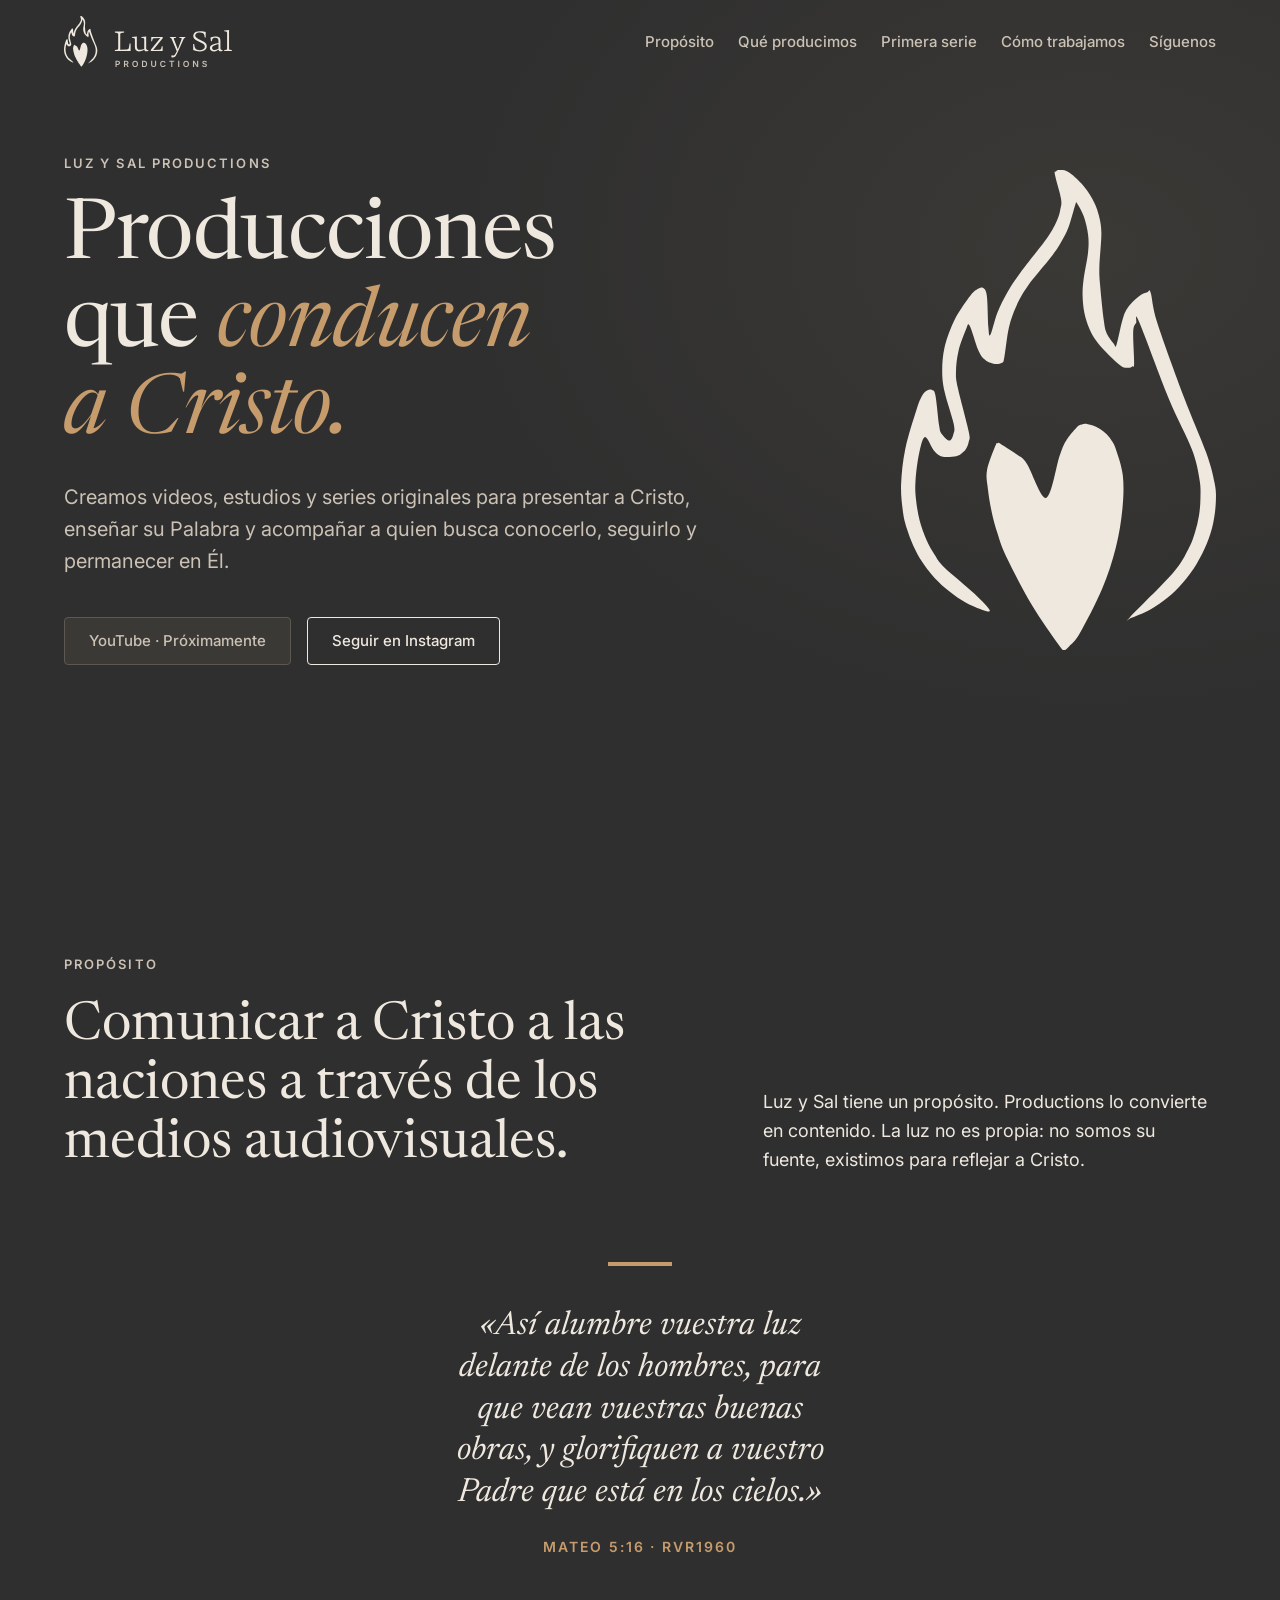
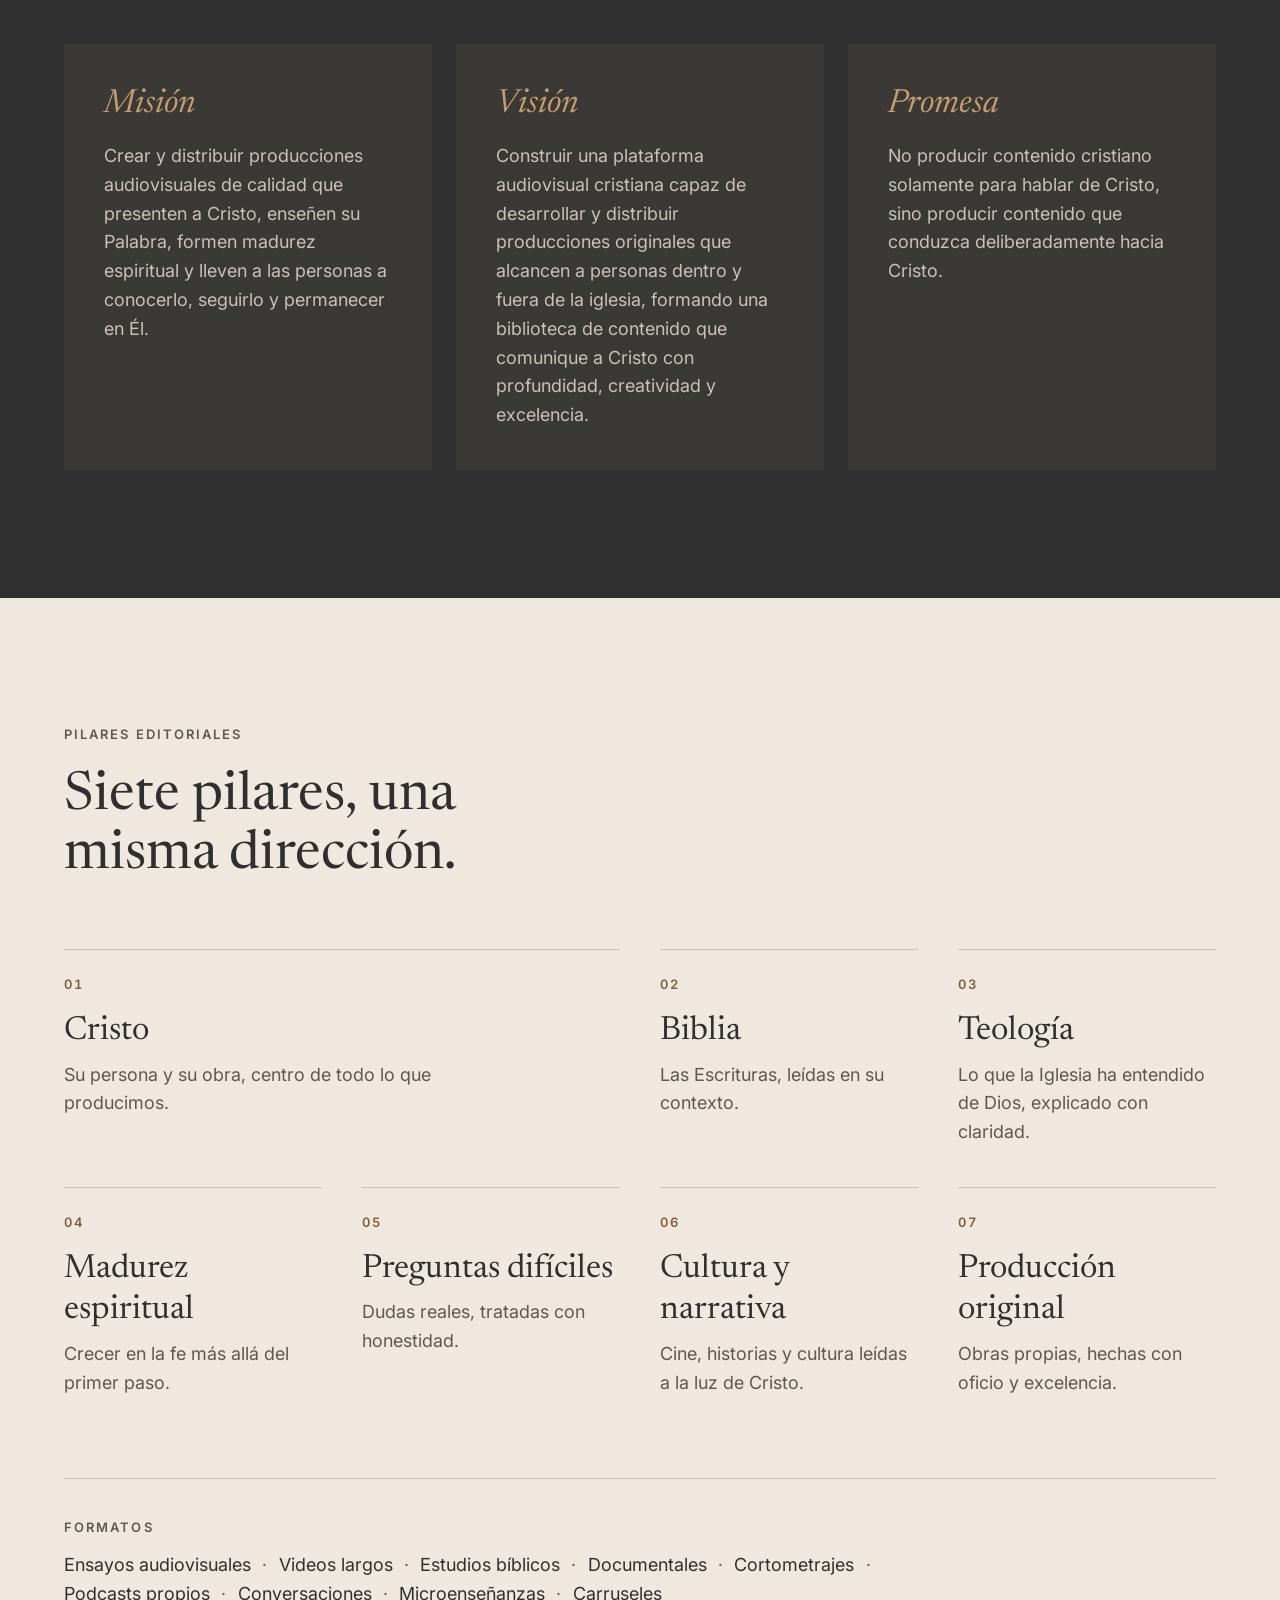
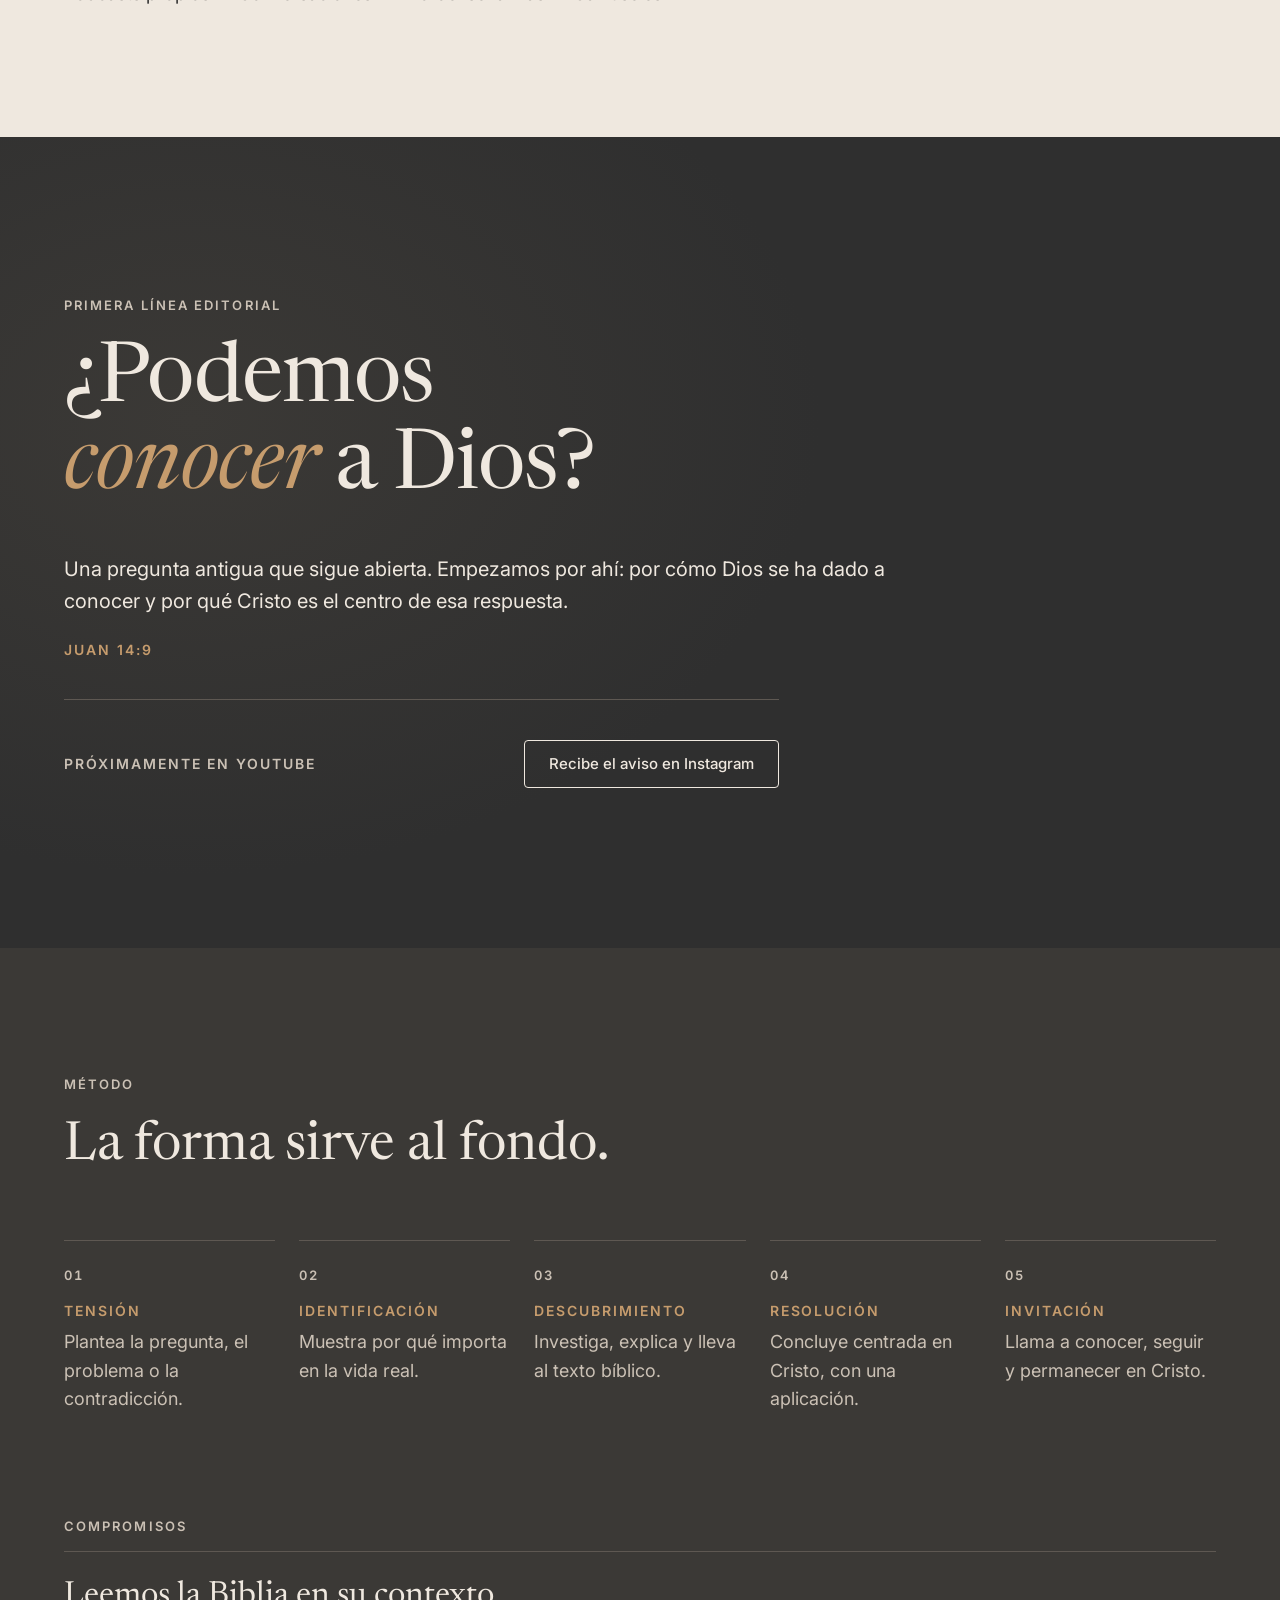
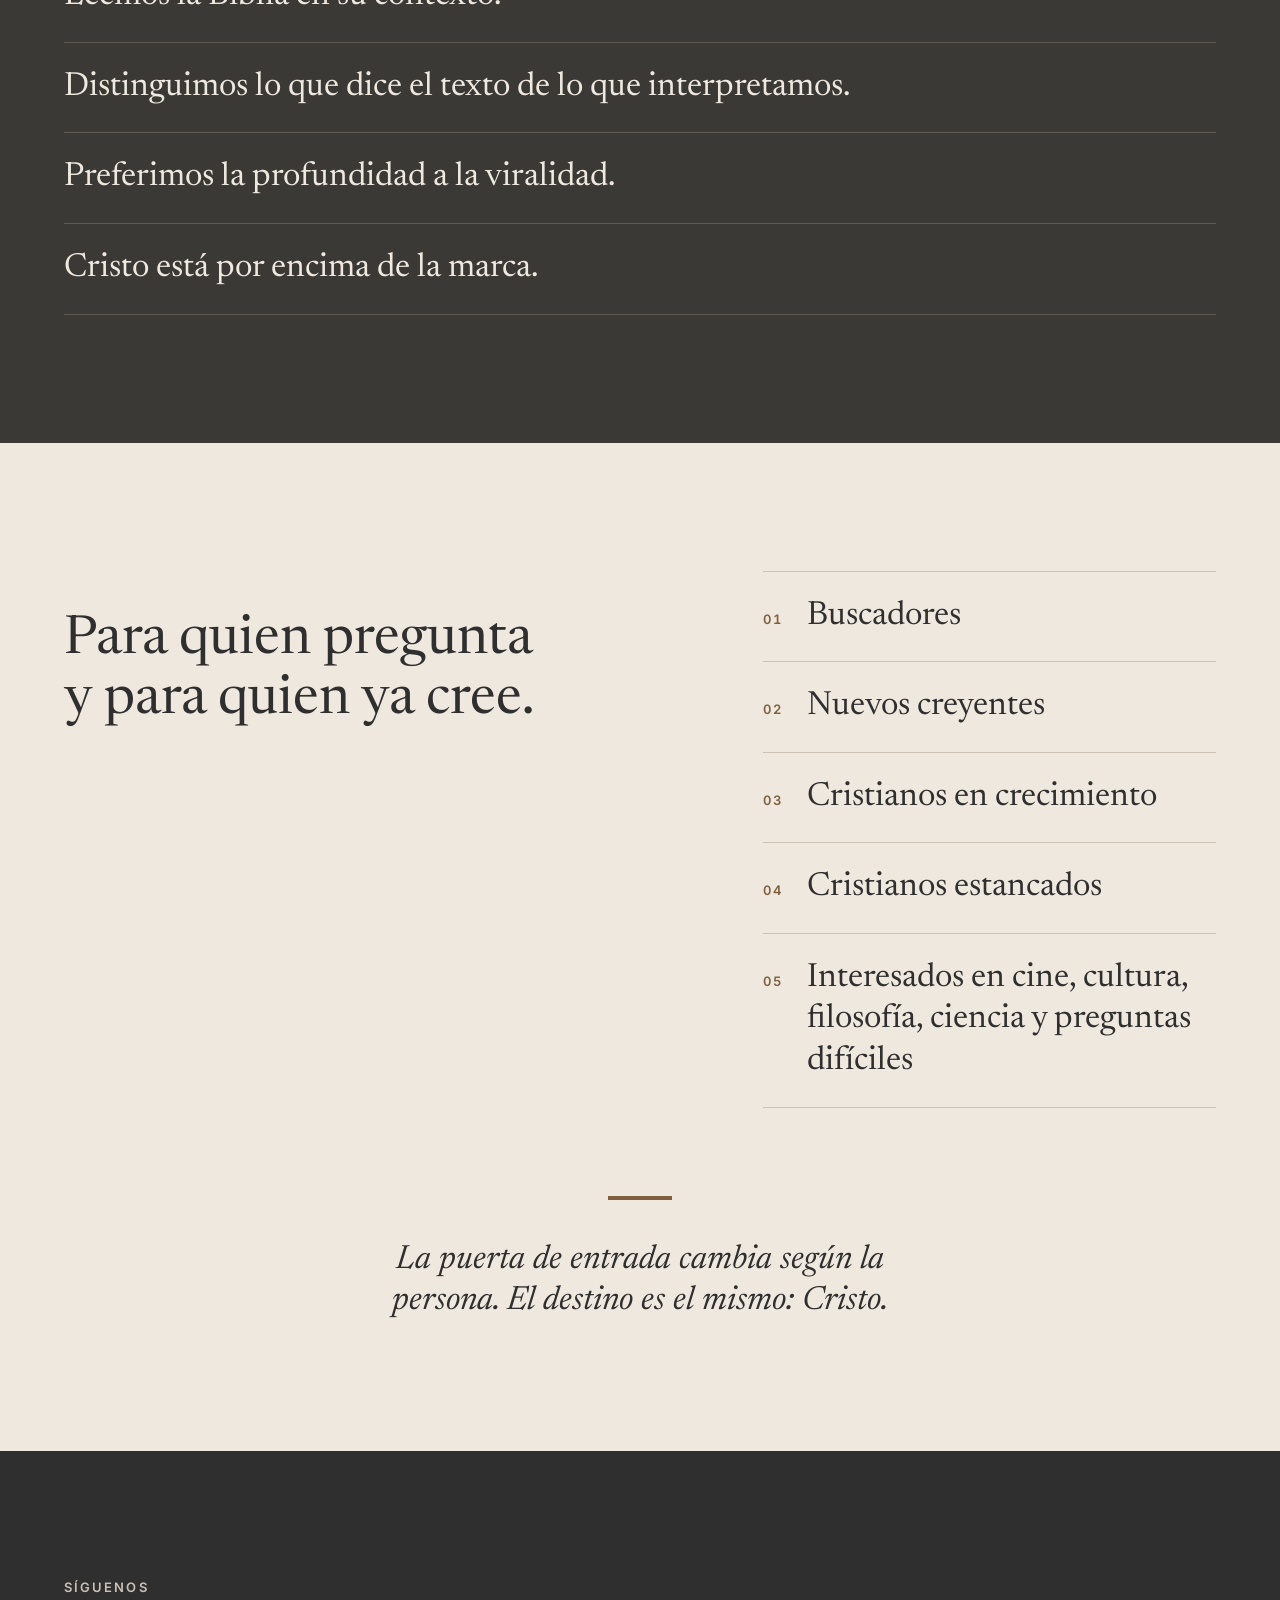
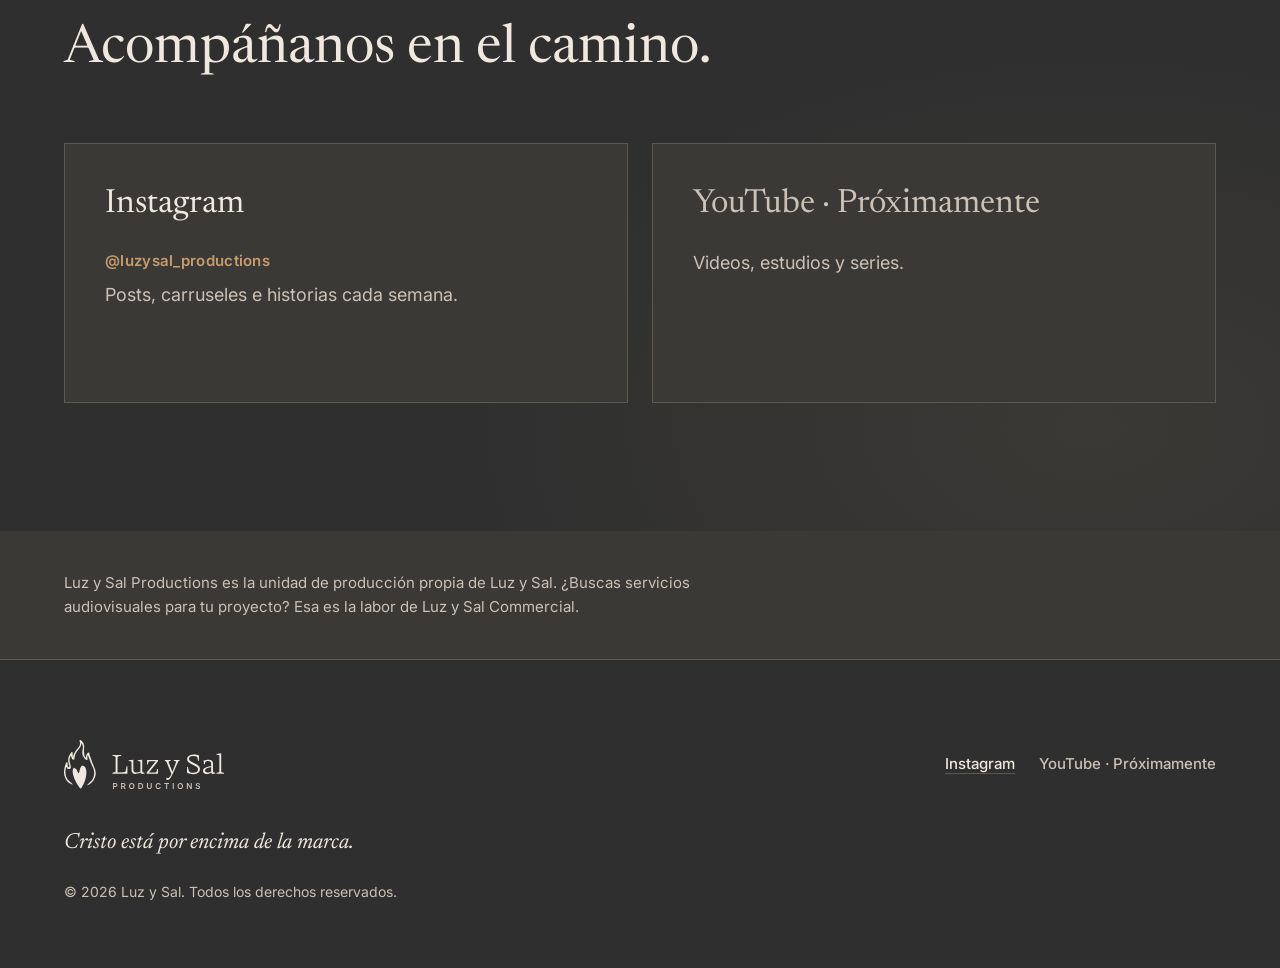
==== index.html @ 31a5fbfe "Sitio inicial de Luz y Sal Productions Co-Authored-By: Claude Opus 5.5 <noreply@anthropic.com>" ====
<!doctype html>
<html lang="es">
<head>
  <meta charset="utf-8">
  <meta name="viewport" content="width=device-width, initial-scale=1">
  <meta name="theme-color" content="#2F2F2F">
  <title>Luz y Sal Productions · Producciones que conducen a Cristo</title>
  <meta name="description" content="Producciones audiovisuales originales para presentar a Cristo, enseñar su Palabra y acompañar a quien busca conocerlo.">
  <link rel="canonical" href="https://luzysalstudios-sketch.github.io/productions/">

  <meta property="og:type" content="website">
  <meta property="og:site_name" content="Luz y Sal Productions">
  <meta property="og:title" content="Luz y Sal Productions · Producciones que conducen a Cristo">
  <meta property="og:description" content="Producciones audiovisuales originales para presentar a Cristo, enseñar su Palabra y acompañar a quien busca conocerlo.">
  <meta property="og:url" content="https://luzysalstudios-sketch.github.io/productions/">
  <meta property="og:image" content="https://luzysalstudios-sketch.github.io/productions/assets/img/og-image.png">
  <meta property="og:image:width" content="1200">
  <meta property="og:image:height" content="630">
  <meta property="og:image:alt" content="Luz y Sal Productions">
  <meta property="og:locale" content="es_MX">

  <meta name="twitter:card" content="summary_large_image">
  <meta name="twitter:title" content="Luz y Sal Productions · Producciones que conducen a Cristo">
  <meta name="twitter:description" content="Producciones audiovisuales originales para presentar a Cristo, enseñar su Palabra y acompañar a quien busca conocerlo.">
  <meta name="twitter:image" content="https://luzysalstudios-sketch.github.io/productions/assets/img/og-image.png">

  <link rel="icon" type="image/png" sizes="32x32" href="assets/img/favicon-32.png">
  <link rel="icon" type="image/png" sizes="512x512" href="assets/img/icon-512.png">
  <link rel="apple-touch-icon" sizes="180x180" href="assets/img/apple-touch-icon.png">

  <link rel="preconnect" href="https://fonts.googleapis.com">
  <link rel="preconnect" href="https://fonts.gstatic.com" crossorigin>
  <link rel="stylesheet" href="https://fonts.googleapis.com/css2?family=Inter:wght@400;500;600&family=Newsreader:ital,opsz,wght@0,6..72,400;1,6..72,400&display=swap">
  <link rel="stylesheet" href="assets/css/styles.css">

  <script type="application/ld+json">
  {
    "@context": "https://schema.org",
    "@type": "Organization",
    "name": "Luz y Sal Productions",
    "url": "https://luzysalstudios-sketch.github.io/productions/",
    "logo": "https://luzysalstudios-sketch.github.io/productions/assets/img/icon-512.png",
    "sameAs": [
      "https://www.instagram.com/luzysal_productions/"
    ]
  }
  </script>
  <script src="assets/js/main.js" defer></script>
</head>
<body>
  <a class="skip-link" href="#contenido">Saltar al contenido</a>

  <header class="site-header" data-header>
    <div class="wrap site-header__inner">
      <a class="site-header__logo" href="#inicio" aria-label="Luz y Sal Productions, ir al inicio">
        <img src="assets/logo/lys-productions-horizontal-crema.svg" alt="Luz y Sal Productions" width="168" height="51">
      </a>
      <nav class="nav" aria-label="Principal">
        <button class="nav__toggle" type="button" aria-expanded="false" aria-controls="menu" data-menu-toggle>Menú</button>
        <ul class="nav__list" id="menu">
          <li><a class="nav__link" href="#proposito">Propósito</a></li>
          <li><a class="nav__link" href="#que-producimos">Qué producimos</a></li>
          <li><a class="nav__link" href="#primera-serie">Primera serie</a></li>
          <li><a class="nav__link" href="#como-trabajamos">Cómo trabajamos</a></li>
          <li><a class="nav__link" href="#siguenos">Síguenos</a></li>
        </ul>
      </nav>
    </div>
  </header>

  <main id="contenido">

    <!-- Hero -->
    <section class="sec sec--luz hero" id="inicio" aria-labelledby="hero-titulo">
      <div class="wrap hero__grid">
        <div class="hero__text">
          <p class="eyebrow">Luz y Sal Productions</p>
          <h1 class="display" id="hero-titulo">Producciones que <em class="accent">conducen a Cristo.</em></h1>
          <p class="lead">Creamos videos, estudios y series originales para presentar a Cristo, enseñar su Palabra y acompañar a quien busca conocerlo, seguirlo y permanecer en Él.</p>
          <div class="actions">
            <!-- YOUTUBE PENDIENTE: cambiar por <a class="btn btn--primary" href="YOUTUBE_URL" target="_blank" rel="noopener" aria-label="Ver en YouTube (se abre en una pestaña nueva)">Ver en YouTube</a> -->
            <span class="btn btn--disabled" aria-disabled="true">YouTube · Próximamente</span>
            <a class="btn btn--secondary" href="https://www.instagram.com/luzysal_productions/" target="_blank" rel="noopener" aria-label="Seguir en Instagram (se abre en una pestaña nueva)">Seguir en Instagram</a>
          </div>
        </div>
        <div class="hero__visual">
          <img class="hero__symbol" src="assets/logo/lys-simbolo-crema.svg" alt="" width="394" height="600">
        </div>
      </div>
    </section>

    <!-- Propósito -->
    <section class="sec sec--dark" id="proposito" aria-labelledby="proposito-titulo">
      <div class="wrap">
        <div class="split">
          <div>
            <p class="eyebrow reveal">Propósito</p>
            <h2 class="h2 reveal" id="proposito-titulo">Comunicar a Cristo a las naciones a través de los medios audiovisuales.</h2>
          </div>
          <p class="body split__aside reveal">Luz y Sal tiene un propósito. Productions lo convierte en contenido. La luz no es propia: no somos su fuente, existimos para reflejar a Cristo.</p>
        </div>

        <figure class="quote reveal">
          <blockquote class="quote__text">
            <p>«Así alumbre vuestra luz delante de los hombres, para que vean vuestras buenas obras, y glorifiquen a vuestro Padre que está en los cielos.»</p>
          </blockquote>
          <figcaption class="ref">Mateo 5:16 · RVR1960</figcaption>
        </figure>

        <ul class="cards" role="list">
          <li class="card reveal">
            <h3 class="h3 card__title">Misión</h3>
            <p class="card__text">Crear y distribuir producciones audiovisuales de calidad que presenten a Cristo, enseñen su Palabra, formen madurez espiritual y lleven a las personas a conocerlo, seguirlo y permanecer en Él.</p>
          </li>
          <li class="card reveal">
            <h3 class="h3 card__title">Visión</h3>
            <p class="card__text">Construir una plataforma audiovisual cristiana capaz de desarrollar y distribuir producciones originales que alcancen a personas dentro y fuera de la iglesia, formando una biblioteca de contenido que comunique a Cristo con profundidad, creatividad y excelencia.</p>
          </li>
          <li class="card reveal">
            <h3 class="h3 card__title">Promesa</h3>
            <p class="card__text">No producir contenido cristiano solamente para hablar de Cristo, sino producir contenido que conduzca deliberadamente hacia Cristo.</p>
          </li>
        </ul>
      </div>
    </section>

    <!-- Qué producimos -->
    <section class="sec sec--crema" id="que-producimos" aria-labelledby="pilares-titulo">
      <div class="wrap">
        <p class="eyebrow reveal">Pilares editoriales</p>
        <h2 class="h2 reveal" id="pilares-titulo">Siete pilares, una misma dirección.</h2>

        <ol class="pillars" role="list">
          <li class="pillar pillar--lead reveal">
            <span class="num">01</span>
            <h3 class="pillar__name">Cristo</h3>
            <p class="pillar__text">Su persona y su obra, centro de todo lo que producimos.</p>
          </li>
          <li class="pillar reveal">
            <span class="num">02</span>
            <h3 class="pillar__name">Biblia</h3>
            <p class="pillar__text">Las Escrituras, leídas en su contexto.</p>
          </li>
          <li class="pillar reveal">
            <span class="num">03</span>
            <h3 class="pillar__name">Teología</h3>
            <p class="pillar__text">Lo que la Iglesia ha entendido de Dios, explicado con claridad.</p>
          </li>
          <li class="pillar reveal">
            <span class="num">04</span>
            <h3 class="pillar__name">Madurez espiritual</h3>
            <p class="pillar__text">Crecer en la fe más allá del primer paso.</p>
          </li>
          <li class="pillar reveal">
            <span class="num">05</span>
            <h3 class="pillar__name">Preguntas difíciles</h3>
            <p class="pillar__text">Dudas reales, tratadas con honestidad.</p>
          </li>
          <li class="pillar reveal">
            <span class="num">06</span>
            <h3 class="pillar__name">Cultura y narrativa</h3>
            <p class="pillar__text">Cine, historias y cultura leídas a la luz de Cristo.</p>
          </li>
          <li class="pillar reveal">
            <span class="num">07</span>
            <h3 class="pillar__name">Producción original</h3>
            <p class="pillar__text">Obras propias, hechas con oficio y excelencia.</p>
          </li>
        </ol>

        <div class="formats reveal">
          <h3 class="eyebrow">Formatos</h3>
          <p class="formats__list">Ensayos audiovisuales <span class="sep" aria-hidden="true">·</span> Videos largos <span class="sep" aria-hidden="true">·</span> Estudios bíblicos <span class="sep" aria-hidden="true">·</span> Documentales <span class="sep" aria-hidden="true">·</span> Cortometrajes <span class="sep" aria-hidden="true">·</span> Podcasts propios <span class="sep" aria-hidden="true">·</span> Conversaciones <span class="sep" aria-hidden="true">·</span> Microenseñanzas <span class="sep" aria-hidden="true">·</span> Carruseles</p>
        </div>
      </div>
    </section>

    <!-- Primera serie -->
    <section class="sec sec--luz sec--luz-left series" id="primera-serie" aria-labelledby="serie-titulo">
      <div class="wrap series__inner">
        <p class="eyebrow reveal">Primera línea editorial</p>
        <h2 class="display reveal" id="serie-titulo">¿Podemos <em class="accent">conocer</em> a Dios?</h2>
        <p class="body series__text reveal">Una pregunta antigua que sigue abierta. Empezamos por ahí: por cómo Dios se ha dado a conocer y por qué Cristo es el centro de esa respuesta.</p>
        <p class="ref reveal">Juan 14:9</p>

        <div class="series__meta reveal">
          <!-- ESTRENO: si se confirma, cambiar por «PRIMER VIDEO · LUNES 30 DE NOVIEMBRE DE 2026 · YOUTUBE» -->
          <p class="status">Próximamente en YouTube</p>
          <a class="btn btn--secondary" href="https://www.instagram.com/luzysal_productions/" target="_blank" rel="noopener" aria-label="Recibe el aviso en Instagram (se abre en una pestaña nueva)">Recibe el aviso en Instagram</a>
        </div>

        <!-- VIDEO: reemplazar al publicar
        Quita estas marcas de comentario y cambia ID_DEL_VIDEO por el identificador del video de YouTube.
        <div class="video reveal">
          <iframe src="https://www.youtube-nocookie.com/embed/ID_DEL_VIDEO" title="¿Podemos conocer a Dios? · Luz y Sal Productions" loading="lazy" allow="accelerometer; clipboard-write; encrypted-media; gyroscope; picture-in-picture; web-share" referrerpolicy="strict-origin-when-cross-origin" allowfullscreen></iframe>
        </div>
        -->
      </div>
    </section>

    <!-- Cómo trabajamos -->
    <section class="sec sec--grafito" id="como-trabajamos" aria-labelledby="metodo-titulo">
      <div class="wrap">
        <p class="eyebrow reveal">Método</p>
        <h2 class="h2 reveal" id="metodo-titulo">La forma sirve al fondo.</h2>

        <ol class="steps" role="list">
          <li class="step reveal">
            <span class="num">01</span>
            <h3 class="step__name">Tensión</h3>
            <p class="step__text">Plantea la pregunta, el problema o la contradicción.</p>
          </li>
          <li class="step reveal">
            <span class="num">02</span>
            <h3 class="step__name">Identificación</h3>
            <p class="step__text">Muestra por qué importa en la vida real.</p>
          </li>
          <li class="step reveal">
            <span class="num">03</span>
            <h3 class="step__name">Descubrimiento</h3>
            <p class="step__text">Investiga, explica y lleva al texto bíblico.</p>
          </li>
          <li class="step reveal">
            <span class="num">04</span>
            <h3 class="step__name">Resolución</h3>
            <p class="step__text">Concluye centrada en Cristo, con una aplicación.</p>
          </li>
          <li class="step reveal">
            <span class="num">05</span>
            <h3 class="step__name">Invitación</h3>
            <p class="step__text">Llama a conocer, seguir y permanecer en Cristo.</p>
          </li>
        </ol>

        <div class="commitments reveal">
          <h3 class="eyebrow">Compromisos</h3>
          <ul class="commitments__list" role="list">
            <li>Leemos la Biblia en su contexto.</li>
            <li>Distinguimos lo que dice el texto de lo que interpretamos.</li>
            <li>Preferimos la profundidad a la viralidad.</li>
            <li>Cristo está por encima de la marca.</li>
          </ul>
        </div>
      </div>
    </section>

    <!-- Para quién -->
    <section class="sec sec--crema" id="para-quien" aria-labelledby="audiencia-titulo">
      <div class="wrap">
        <div class="split split--top">
          <div>
            <p class="eyebrow reveal">Audiencia</p>
            <h2 class="h2 reveal" id="audiencia-titulo">Para quien pregunta y para quien ya cree.</h2>
          </div>
          <ol class="audience split__aside" role="list">
            <li class="reveal"><span class="num">01</span> Buscadores</li>
            <li class="reveal"><span class="num">02</span> Nuevos creyentes</li>
            <li class="reveal"><span class="num">03</span> Cristianos en crecimiento</li>
            <li class="reveal"><span class="num">04</span> Cristianos estancados</li>
            <li class="reveal"><span class="num">05</span> Interesados en cine, cultura, filosofía, ciencia y preguntas difíciles</li>
          </ol>
        </div>
        <p class="closing reveal">La puerta de entrada cambia según la persona. El destino es el mismo: Cristo.</p>
      </div>
    </section>

    <!-- Síguenos -->
    <section class="sec sec--luz sec--luz-low" id="siguenos" aria-labelledby="siguenos-titulo">
      <div class="wrap">
        <p class="eyebrow reveal">Síguenos</p>
        <h2 class="h2 reveal" id="siguenos-titulo">Acompáñanos en el camino.</h2>

        <ul class="follow" role="list">
          <li class="reveal">
            <a class="follow__card" href="https://www.instagram.com/luzysal_productions/" target="_blank" rel="noopener" aria-label="Instagram, @luzysal_productions: posts, carruseles e historias cada semana (se abre en una pestaña nueva)">
              <h3 class="h3 follow__title">Instagram</h3>
              <span class="follow__handle">@luzysal_productions</span>
              <span class="follow__text">Posts, carruseles e historias cada semana.</span>
            </a>
          </li>
          <li class="reveal">
            <!-- YOUTUBE PENDIENTE: convertir en <a class="follow__card" href="YOUTUBE_URL" target="_blank" rel="noopener" aria-label="YouTube: videos, estudios y series (se abre en una pestaña nueva)"> y quitar follow__card--disabled -->
            <div class="follow__card follow__card--disabled" aria-disabled="true">
              <h3 class="h3 follow__title">YouTube · Próximamente</h3>
              <span class="follow__text">Videos, estudios y series.</span>
            </div>
          </li>
        </ul>

        <!-- CORREO PENDIENTE: quitar las marcas de comentario y cambiar CORREO_CONTACTO por el correo real.
        <p class="contact reveal">¿Quieres escribirnos o colaborar con Productions? <a href="mailto:CORREO_CONTACTO">CORREO_CONTACTO</a></p>
        -->
      </div>
    </section>

    <!-- Parte de Luz y Sal -->
    <aside class="band" aria-label="Parte de Luz y Sal">
      <div class="wrap">
        <!-- COMMERCIAL PENDIENTE: enlazar «Luz y Sal Commercial» cuando exista su página -->
        <p class="band__text">Luz y Sal Productions es la unidad de producción propia de Luz y Sal. ¿Buscas servicios audiovisuales para tu proyecto? Esa es la labor de Luz y Sal Commercial.</p>
      </div>
    </aside>

  </main>

  <footer class="site-footer">
    <div class="wrap site-footer__inner">
      <img class="site-footer__logo" src="assets/logo/lys-productions-horizontal-crema.svg" alt="Luz y Sal Productions" width="160" height="49" loading="lazy">
      <p class="site-footer__motto">Cristo está por encima de la marca.</p>
      <ul class="site-footer__links" role="list">
        <li><a href="https://www.instagram.com/luzysal_productions/" target="_blank" rel="noopener" aria-label="Instagram (se abre en una pestaña nueva)">Instagram</a></li>
        <!-- YOUTUBE PENDIENTE: cambiar por <a href="YOUTUBE_URL" target="_blank" rel="noopener" aria-label="YouTube (se abre en una pestaña nueva)">YouTube</a> -->
        <li><span class="is-disabled" aria-disabled="true">YouTube · Próximamente</span></li>
        <!-- CORREO PENDIENTE: <li><a href="mailto:CORREO_CONTACTO">Correo</a></li> -->
      </ul>
      <p class="site-footer__legal">© <span data-year>2026</span> Luz y Sal. Todos los derechos reservados.</p>
    </div>
  </footer>
</body>
</html>
---- assets/css/styles.css ----
/* Luz y Sal Productions · estilos
   Mobile-first. Breakpoints: 720px, 900px, 1024px. */

/* ---------- Tokens ---------- */
:root {
  --carbon: #2F2F2F;
  --grafito: #3B3936;
  --crema: #EFE8DF;
  --gris-calido: #CBC1B5;
  --sombra: #5E5852;
  --tostado: #C69C6D;
  --tostado-profundo: #7E5F3E;
  --blanco: #FFFFFF;

  --font-serif: "Newsreader", Georgia, "Times New Roman", serif;
  --font-sans: "Inter", system-ui, -apple-system, "Segoe UI", Roboto, sans-serif;

  --s-8: 8px;
  --s-16: 16px;
  --s-24: 24px;
  --s-40: 40px;
  --s-64: 64px;
  --s-88: 88px;

  --sec-pad: clamp(64px, 10vw, 128px);
  --gutter: 24px;
  --max: 1200px;
  --header-h: 80px;

  --focus: var(--tostado);
  --rule: var(--sombra);
  --ease: cubic-bezier(0.16, 1, 0.3, 1);
}

/* ---------- Base ---------- */
*,
*::before,
*::after {
  box-sizing: border-box;
}

html {
  -webkit-text-size-adjust: 100%;
  text-size-adjust: 100%;
  scroll-behavior: smooth;
}

body {
  margin: 0;
  background: var(--carbon);
  color: var(--crema);
  font-family: var(--font-sans);
  font-size: 1.0625rem;
  line-height: 1.6;
  font-weight: 400;
  overflow-x: hidden;
  -webkit-font-smoothing: antialiased;
}

img {
  display: block;
  max-width: 100%;
  height: auto;
}

h1,
h2,
h3,
p,
ul,
ol,
figure,
blockquote {
  margin: 0;
}

ul[role="list"],
ol[role="list"] {
  list-style: none;
  padding: 0;
}

a {
  color: inherit;
}

:focus-visible {
  outline: 2px solid var(--focus);
  outline-offset: 3px;
}

.wrap {
  width: 100%;
  max-width: calc(var(--max) + 2 * var(--gutter));
  margin-inline: auto;
  padding-inline: var(--gutter);
}

.skip-link {
  position: absolute;
  top: var(--s-8);
  left: var(--s-8);
  z-index: 100;
  padding: 12px var(--s-16);
  background: var(--crema);
  color: var(--carbon);
  font-weight: 600;
  text-decoration: none;
  border-radius: 4px;
  transform: translateY(-200%);
}

.skip-link:focus {
  transform: none;
}

/* ---------- Tipografía ---------- */
.display {
  font-family: var(--font-serif);
  font-weight: 400;
  font-optical-sizing: auto;
  font-size: clamp(2.75rem, 6.5vw, 5.5rem);
  line-height: 1.05;
  letter-spacing: -0.01em;
  text-wrap: balance;
}

.h2 {
  max-width: 24ch;
  font-family: var(--font-serif);
  font-weight: 400;
  font-optical-sizing: auto;
  font-size: clamp(2rem, 4.2vw, 3.5rem);
  line-height: 1.1;
  text-wrap: balance;
}

.h3 {
  font-family: var(--font-serif);
  font-weight: 400;
  font-style: italic;
  font-size: clamp(1.5rem, 2.6vw, 2.25rem);
  line-height: 1.25;
}

.lead {
  max-width: 65ch;
  color: var(--gris-calido);
  font-size: 1.25rem;
  line-height: 1.6;
}

.body {
  max-width: 65ch;
}

.eyebrow {
  margin-bottom: var(--s-24);
  color: var(--gris-calido);
  font-family: var(--font-sans);
  font-size: 0.8125rem;
  font-weight: 600;
  line-height: 1.3;
  letter-spacing: 0.16em;
  text-transform: uppercase;
}

.ref {
  color: var(--tostado);
  font-size: 0.875rem;
  font-weight: 600;
  line-height: 1.3;
  letter-spacing: 0.14em;
  text-transform: uppercase;
}

.accent {
  color: var(--tostado);
  font-style: italic;
}

.num {
  font-size: 0.8125rem;
  font-weight: 600;
  letter-spacing: 0.16em;
  color: var(--gris-calido);
  font-variant-numeric: tabular-nums;
}

/* ---------- Botones ---------- */
.actions {
  display: flex;
  flex-wrap: wrap;
  gap: var(--s-16);
}

.btn {
  display: inline-flex;
  align-items: center;
  justify-content: center;
  min-height: 48px;
  padding: 0 var(--s-24);
  border: 1px solid transparent;
  border-radius: 4px;
  font-family: var(--font-sans);
  font-size: 0.9375rem;
  font-weight: 500;
  line-height: 1.2;
  text-align: center;
  text-decoration: none;
  transition: background-color 200ms ease-out, color 200ms ease-out, border-color 200ms ease-out;
}

.btn--primary {
  background: var(--crema);
  color: var(--carbon);
  border-color: var(--crema);
}

.btn--primary:hover {
  background: var(--gris-calido);
  border-color: var(--gris-calido);
}

.btn--secondary {
  background: transparent;
  color: var(--crema);
  border-color: var(--crema);
}

.btn--secondary:hover {
  background: var(--crema);
  color: var(--carbon);
}

.btn--disabled {
  background: var(--grafito);
  color: var(--gris-calido);
  border-color: var(--sombra);
  cursor: not-allowed;
}

/* ---------- Header ---------- */
.site-header {
  position: fixed;
  inset: 0 0 auto 0;
  z-index: 50;
  background: transparent;
  transition: background-color 250ms ease-out;
}

.site-header.is-scrolled,
.site-header.is-open {
  background: color-mix(in srgb, var(--carbon) 92%, transparent);
  -webkit-backdrop-filter: blur(8px);
  backdrop-filter: blur(8px);
}

.site-header__inner {
  display: flex;
  align-items: center;
  justify-content: space-between;
  gap: var(--s-24);
  min-height: 72px;
}

.site-header__logo {
  display: block;
  padding-block: var(--s-16);
}

.site-header__logo img {
  width: 136px;
  height: auto;
}

.nav__toggle {
  min-width: 44px;
  min-height: 44px;
  padding: 0 var(--s-16);
  background: transparent;
  color: var(--crema);
  border: 1px solid var(--sombra);
  border-radius: 4px;
  font: 500 0.9375rem/1 var(--font-sans);
  cursor: pointer;
}

.nav__list {
  display: none;
  list-style: none;
  margin: 0;
  padding: 0;
}

.site-header.is-open .nav__list {
  display: block;
  position: absolute;
  top: 100%;
  left: 0;
  right: 0;
  padding: var(--s-8) var(--gutter) var(--s-24);
  background: var(--carbon);
  border-bottom: 1px solid var(--sombra);
}

.nav__link {
  display: flex;
  align-items: center;
  min-height: 48px;
  color: var(--crema);
  font-size: 1.0625rem;
  font-weight: 500;
  text-decoration: none;
  border-top: 1px solid var(--sombra);
}

.nav__link:hover {
  color: var(--tostado);
}

/* ---------- Secciones ---------- */
.sec {
  padding-block: var(--sec-pad);
}

section[id] {
  scroll-margin-top: var(--header-h);
}

.sec--dark {
  background: var(--carbon);
}

/* Una única luz lateral por sección oscura */
.sec--luz {
  background: radial-gradient(ellipse 70% 80% at 85% 30%, var(--grafito) 0%, var(--carbon) 70%);
}

.sec--luz-left {
  background: radial-gradient(ellipse 70% 80% at 15% 35%, var(--grafito) 0%, var(--carbon) 70%);
}

.sec--luz-low {
  background: radial-gradient(ellipse 70% 80% at 85% 85%, var(--grafito) 0%, var(--carbon) 70%);
}

.sec--grafito {
  background: var(--grafito);
}

.sec--crema {
  --focus: var(--tostado-profundo);
  --rule: var(--gris-calido);
  background: var(--crema);
  color: var(--carbon);
}

.sec--crema .eyebrow {
  color: var(--sombra);
}

.sec--crema .num {
  color: var(--tostado-profundo);
}

.split {
  display: grid;
  gap: var(--s-40);
}

/* ---------- Hero ---------- */
.hero {
  padding-top: calc(var(--header-h) + var(--s-40));
  background: radial-gradient(ellipse 90% 60% at 70% 80%, var(--grafito) 0%, var(--carbon) 70%);
}

.hero__grid {
  display: grid;
  gap: var(--s-64);
}

.hero__text .display {
  margin-bottom: var(--s-24);
}

.hero__text .lead {
  margin-bottom: var(--s-40);
}

.hero__visual {
  display: flex;
  justify-content: center;
}

.hero__symbol {
  width: auto;
  height: 260px;
}

/* ---------- Propósito ---------- */
.quote {
  max-width: 34ch;
  margin: var(--s-88) auto;
  text-align: center;
}

.quote::before {
  content: "";
  display: block;
  width: 64px;
  height: 4px;
  margin: 0 auto var(--s-40);
  background: var(--tostado);
}

.quote__text {
  margin-bottom: var(--s-24);
  font-family: var(--font-serif);
  font-style: italic;
  font-size: clamp(1.5rem, 2.6vw, 2.25rem);
  line-height: 1.25;
  text-wrap: balance;
}

.cards {
  display: grid;
  gap: var(--s-24);
}

.card {
  padding: var(--s-40) var(--s-24);
  background: var(--grafito);
}

.card__title {
  margin-bottom: var(--s-16);
  color: var(--tostado);
}

.card__text {
  color: var(--gris-calido);
}

/* ---------- Qué producimos ---------- */
.pillars {
  display: grid;
  gap: 0 var(--s-40);
  margin-top: var(--s-64);
}

.pillar {
  padding: var(--s-24) 0 var(--s-40);
  border-top: 1px solid var(--rule);
}

.pillar .num {
  display: block;
  margin-bottom: var(--s-16);
}

.pillar__name {
  margin-bottom: var(--s-8);
  font-family: var(--font-serif);
  font-weight: 400;
  font-size: clamp(1.5rem, 2.6vw, 2.25rem);
  line-height: 1.25;
}

.pillar__text {
  max-width: 40ch;
  color: var(--sombra);
}

.formats {
  margin-top: var(--s-40);
  padding-top: var(--s-40);
  border-top: 1px solid var(--rule);
}

.formats .eyebrow {
  margin-bottom: var(--s-16);
}

.formats__list {
  max-width: 80ch;
  color: var(--carbon);
}

.sep {
  margin-inline: 0.35em;
  color: var(--tostado-profundo);
}

/* ---------- Primera serie ---------- */
.series {
  padding-block: calc(var(--sec-pad) * 1.25);
}

.series .display {
  max-width: 14ch;
  margin-bottom: var(--s-40);
}

.series__text {
  margin-bottom: var(--s-24);
  font-size: 1.25rem;
}

.series__meta {
  display: flex;
  flex-direction: column;
  align-items: flex-start;
  gap: var(--s-24);
  max-width: 65ch;
  margin-top: var(--s-40);
  padding-top: var(--s-40);
  border-top: 1px solid var(--sombra);
}

.status {
  color: var(--gris-calido);
  font-size: 0.875rem;
  font-weight: 600;
  letter-spacing: 0.14em;
  text-transform: uppercase;
}

.video {
  position: relative;
  aspect-ratio: 16 / 9;
  margin-top: var(--s-64);
  background: var(--grafito);
}

.video iframe {
  position: absolute;
  inset: 0;
  width: 100%;
  height: 100%;
  border: 0;
}

/* ---------- Cómo trabajamos ---------- */
.steps {
  display: grid;
  gap: 0 var(--s-24);
  margin-top: var(--s-64);
}

.step {
  padding: var(--s-24) 0 var(--s-40);
  border-top: 1px solid var(--sombra);
}

.step .num {
  display: block;
  margin-bottom: var(--s-16);
}

.step__name {
  margin-bottom: var(--s-8);
  color: var(--tostado);
  font-size: 0.875rem;
  font-weight: 600;
  line-height: 1.3;
  letter-spacing: 0.14em;
  text-transform: uppercase;
}

.step__text {
  color: var(--gris-calido);
}

.commitments {
  margin-top: var(--s-64);
}

.commitments .eyebrow {
  margin-bottom: var(--s-16);
}

.commitments__list li {
  padding-block: var(--s-24);
  border-top: 1px solid var(--sombra);
  font-family: var(--font-serif);
  font-size: clamp(1.5rem, 2.6vw, 2.25rem);
  line-height: 1.25;
}

.commitments__list li:last-child {
  border-bottom: 1px solid var(--sombra);
}

/* ---------- Para quién ---------- */
.audience li {
  display: flex;
  align-items: baseline;
  gap: var(--s-24);
  padding-block: var(--s-24);
  border-top: 1px solid var(--rule);
  font-family: var(--font-serif);
  font-size: clamp(1.5rem, 2.6vw, 2.25rem);
  line-height: 1.25;
}

.audience li:last-child {
  border-bottom: 1px solid var(--rule);
}

.audience .num {
  flex: 0 0 auto;
  font-family: var(--font-sans);
}

.closing {
  max-width: 30ch;
  margin: var(--s-88) auto 0;
  font-family: var(--font-serif);
  font-style: italic;
  font-size: clamp(1.5rem, 2.6vw, 2.25rem);
  line-height: 1.25;
  text-align: center;
  text-wrap: balance;
}

.closing::before {
  content: "";
  display: block;
  width: 64px;
  height: 4px;
  margin: 0 auto var(--s-40);
  background: var(--tostado-profundo);
}

/* ---------- Síguenos ---------- */
.follow {
  display: grid;
  gap: var(--s-24);
  margin-top: var(--s-64);
}

.follow > li {
  display: flex;
}

.follow__card {
  display: flex;
  flex-direction: column;
  gap: var(--s-8);
  width: 100%;
  min-height: 220px;
  padding: var(--s-40) var(--s-24);
  background: var(--grafito);
  border: 1px solid var(--sombra);
  color: var(--crema);
  text-decoration: none;
  transition: border-color 200ms ease-out;
}

a.follow__card:hover {
  border-color: var(--tostado);
}

.follow__title {
  margin-bottom: var(--s-16);
  font-style: normal;
}

.follow__handle {
  color: var(--tostado);
  font-size: 0.9375rem;
  font-weight: 600;
  letter-spacing: 0.02em;
}

.follow__text {
  color: var(--gris-calido);
}

.follow__card--disabled {
  cursor: not-allowed;
}

.follow__card--disabled .follow__title {
  color: var(--gris-calido);
}

.contact {
  margin-top: var(--s-40);
  color: var(--gris-calido);
}

.contact a {
  color: var(--crema);
}

/* ---------- Parte de Luz y Sal ---------- */
.band {
  padding-block: var(--s-40);
  background: var(--grafito);
}

.band__text {
  max-width: 75ch;
  color: var(--gris-calido);
  font-size: 0.9375rem;
}

/* ---------- Footer ---------- */
.site-footer {
  padding-block: var(--s-64);
  background: var(--carbon);
  border-top: 1px solid var(--sombra);
}

.site-footer__inner {
  display: grid;
  gap: var(--s-24);
}

.site-footer__logo {
  width: 160px;
  height: auto;
  margin-block: var(--s-16);
}

.site-footer__motto {
  font-family: var(--font-serif);
  font-style: italic;
  font-size: 1.375rem;
  line-height: 1.3;
}

.site-footer__links {
  display: flex;
  flex-wrap: wrap;
  gap: 0 var(--s-24);
}

.site-footer__links a,
.site-footer__links .is-disabled {
  display: inline-flex;
  align-items: center;
  min-height: 44px;
  font-size: 0.9375rem;
  font-weight: 500;
}

.site-footer__links a {
  color: var(--crema);
  text-decoration: underline;
  text-decoration-color: var(--sombra);
  text-underline-offset: 4px;
}

.site-footer__links a:hover {
  text-decoration-color: var(--tostado);
}

.site-footer__links .is-disabled {
  color: var(--gris-calido);
  cursor: not-allowed;
}

.site-footer__legal {
  color: var(--gris-calido);
  font-size: 0.875rem;
}

/* ---------- 404 ---------- */
.notfound {
  display: flex;
  align-items: center;
  min-height: 100vh;
  min-height: 100svh;
}

.notfound__symbol {
  width: 32px;
  height: auto;
  margin-bottom: var(--s-40);
}

.notfound .display {
  margin-bottom: var(--s-40);
}

/* ---------- Movimiento (solo con JS) ---------- */
.js .reveal {
  opacity: 0;
  transform: translateY(12px);
  transition: opacity 500ms ease-out, transform 500ms ease-out;
}

.js .reveal.is-visible {
  opacity: 1;
  transform: none;
}

/* ---------- 720px ---------- */
@media (min-width: 720px) {
  .pillars {
    grid-template-columns: repeat(2, 1fr);
  }

  .pillar--lead {
    grid-column: span 2;
  }

  .follow {
    grid-template-columns: repeat(2, 1fr);
  }

  .follow__card {
    min-height: 260px;
    padding: var(--s-40);
  }

  .site-footer__inner {
    grid-template-columns: 1fr auto;
    grid-template-areas:
      "logo links"
      "motto motto"
      "legal legal";
    align-items: center;
  }

  .site-footer__logo { grid-area: logo; }
  .site-footer__motto { grid-area: motto; }
  .site-footer__links { grid-area: links; justify-content: flex-end; }
  .site-footer__legal { grid-area: legal; }
}

/* ---------- 900px ---------- */
@media (min-width: 900px) {
  .site-header__inner {
    min-height: var(--header-h);
  }

  .site-header__logo img {
    width: 168px;
  }

  .nav__toggle {
    display: none;
  }

  .nav__list {
    display: flex;
    gap: var(--s-24);
  }

  .nav__link {
    min-height: 44px;
    border-top: 0;
    color: var(--gris-calido);
    font-size: 0.9375rem;
  }

  .nav__link:hover {
    color: var(--crema);
  }

  .hero {
    display: flex;
    align-items: center;
    min-height: 92vh;
    min-height: 92svh;
    background: radial-gradient(ellipse 70% 80% at 85% 30%, var(--grafito) 0%, var(--carbon) 70%);
  }

  .hero__grid {
    grid-template-columns: 7fr 5fr;
    align-items: center;
  }

  .hero__visual {
    justify-content: flex-end;
  }

  .hero__symbol {
    height: clamp(360px, 38vw, 480px);
  }

  .split {
    grid-template-columns: 7fr 5fr;
    align-items: end;
    gap: var(--s-64);
  }

  .split--top {
    align-items: start;
  }

  .cards {
    grid-template-columns: repeat(3, 1fr);
  }

  .card {
    padding: var(--s-40);
  }

  .series__meta {
    flex-direction: row;
    align-items: center;
    justify-content: space-between;
  }
}

/* ---------- 1024px ---------- */
@media (min-width: 1024px) {
  :root {
    --gutter: 64px;
  }

  body {
    font-size: 1.125rem;
  }

  .pillars {
    grid-template-columns: repeat(4, 1fr);
  }

  .steps {
    grid-template-columns: repeat(5, 1fr);
  }
}

/* ---------- Movimiento reducido ---------- */
@media (prefers-reduced-motion: reduce) {
  html {
    scroll-behavior: auto;
  }

  *,
  *::before,
  *::after {
    transition: none !important;
    animation: none !important;
  }

  .js .reveal {
    opacity: 1;
    transform: none;
  }
}
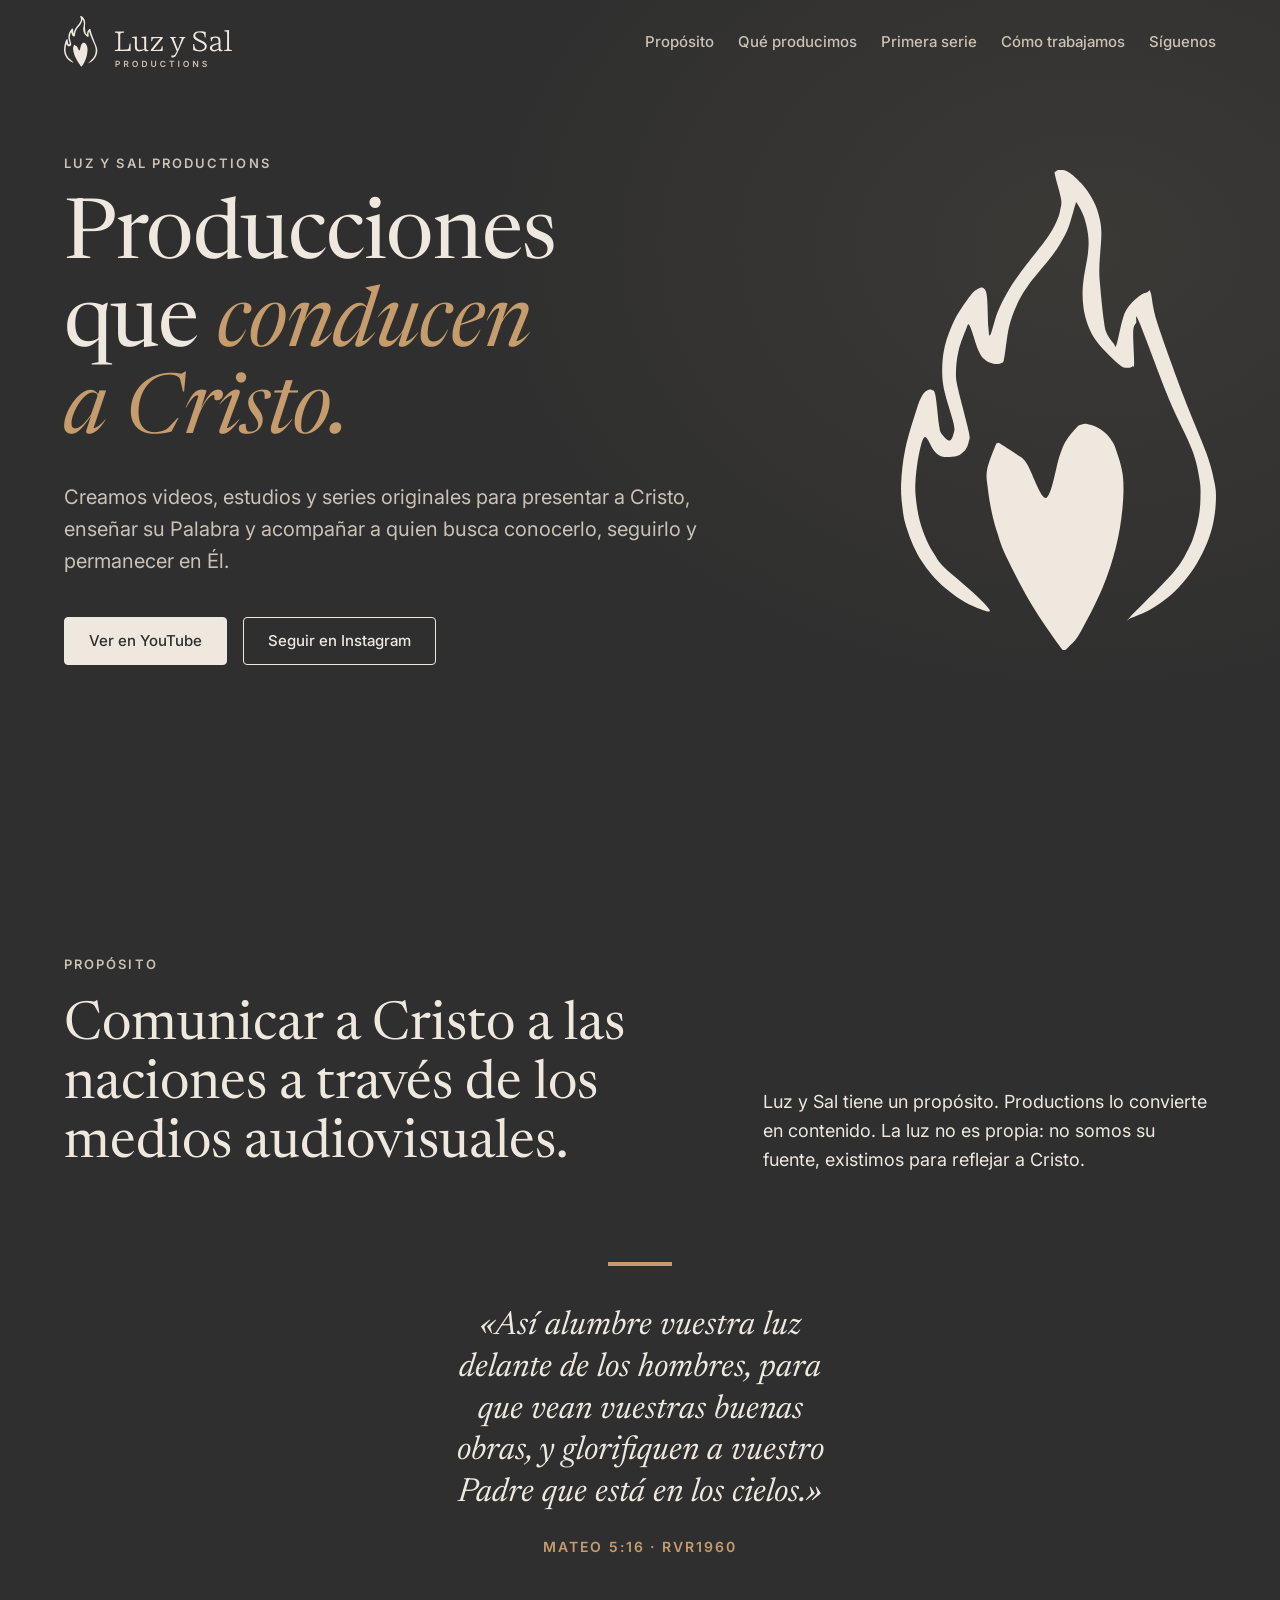
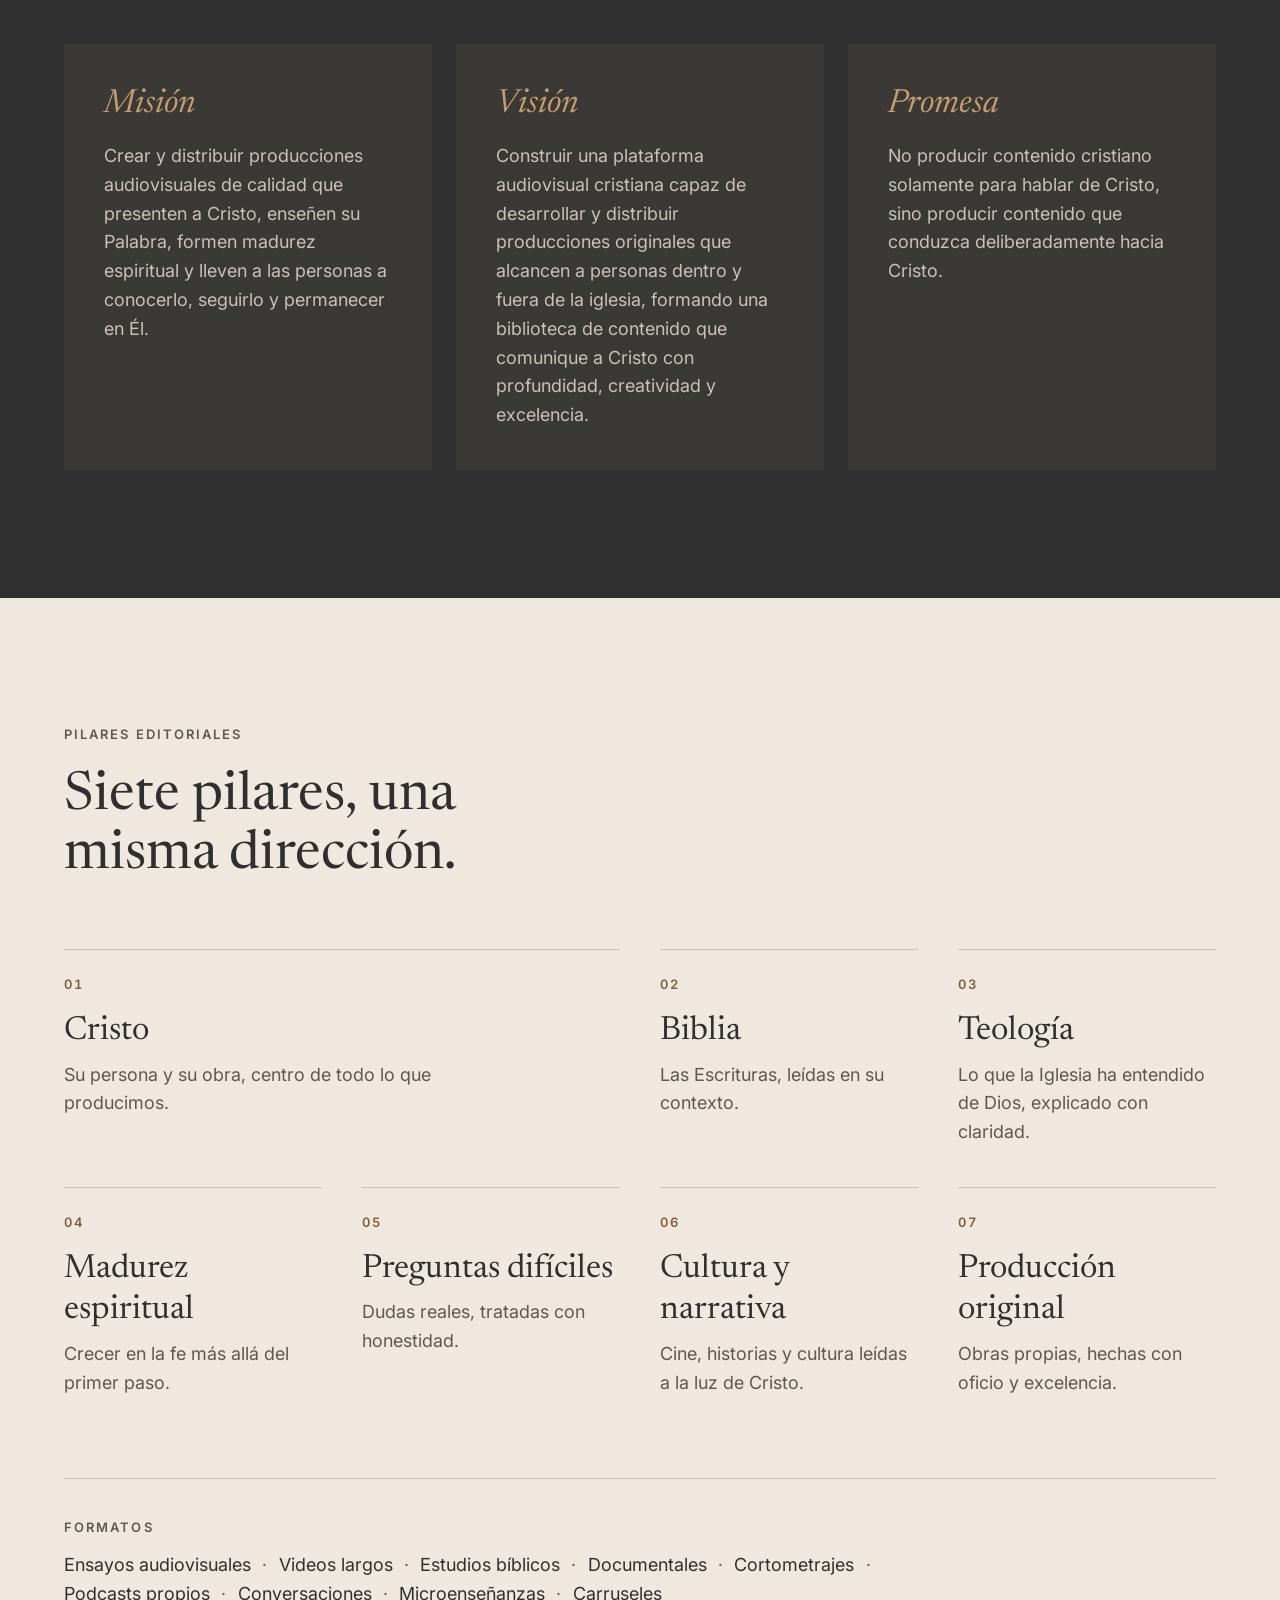
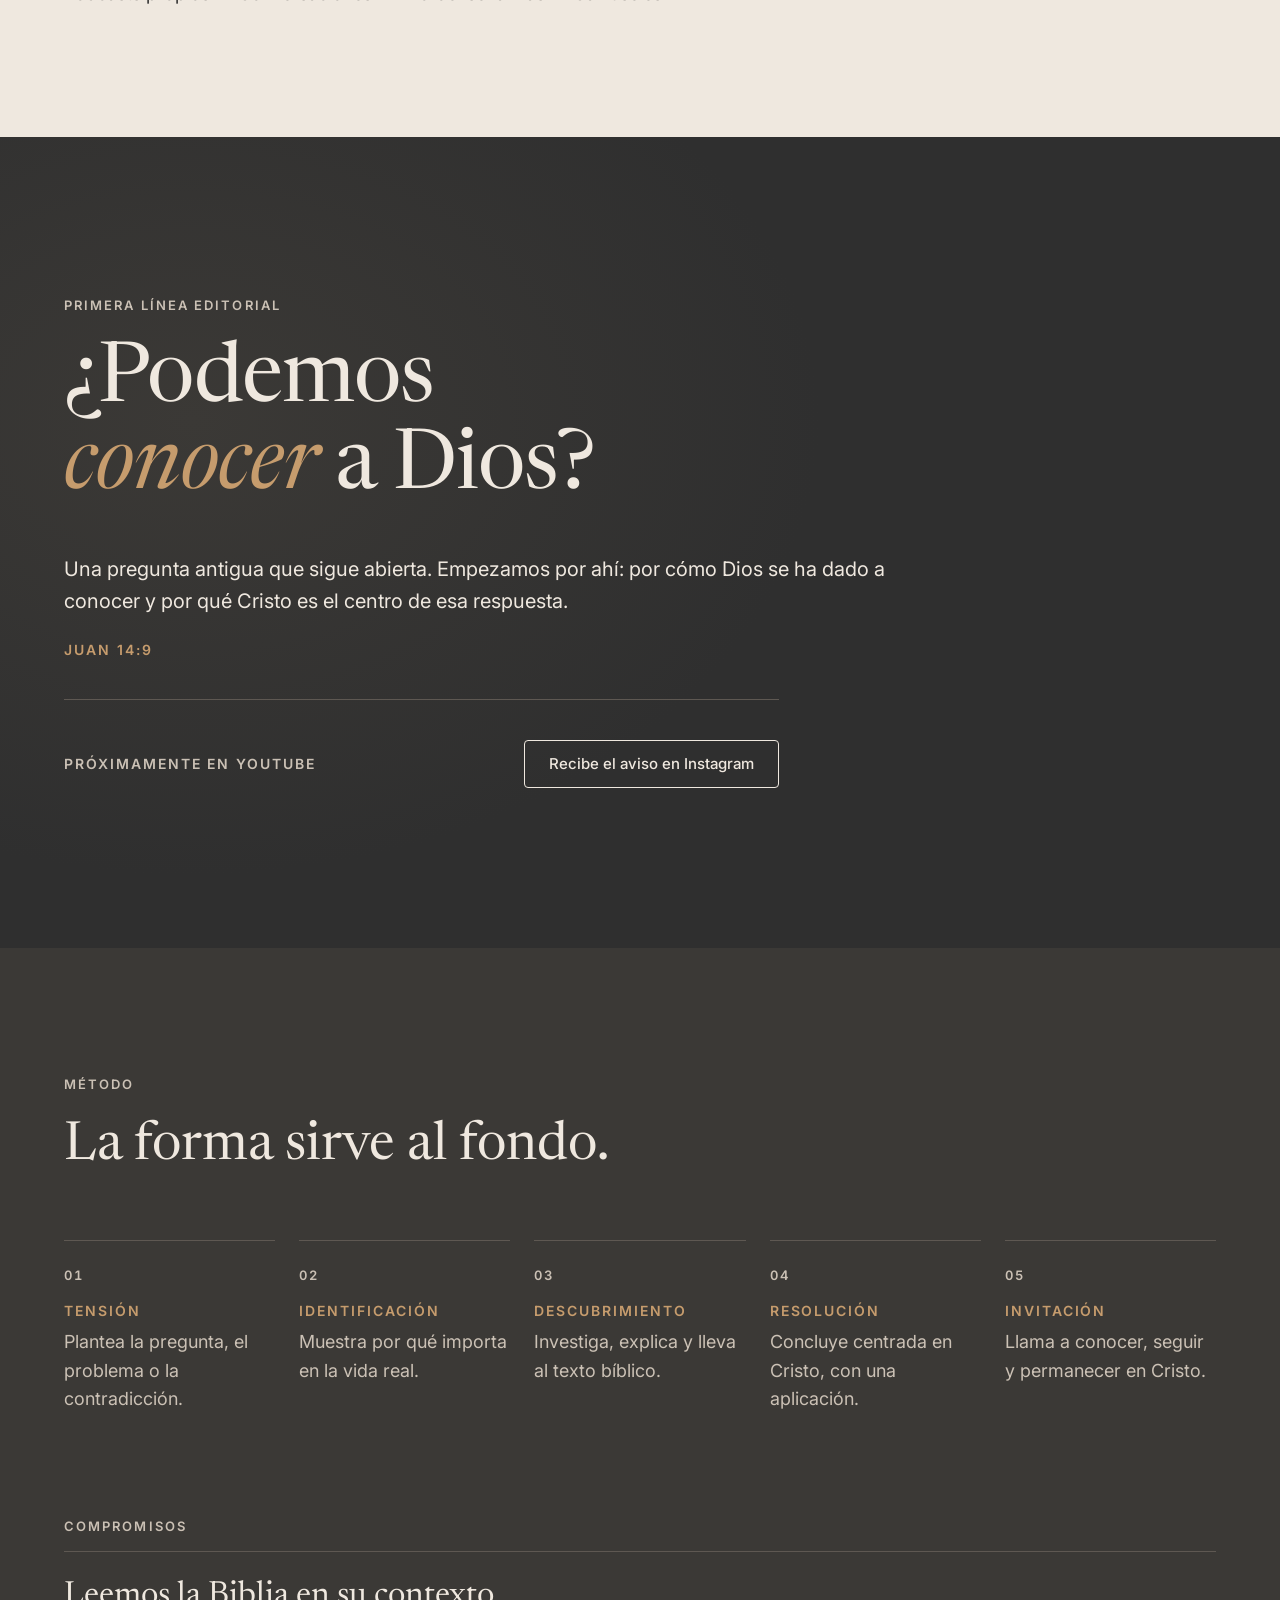
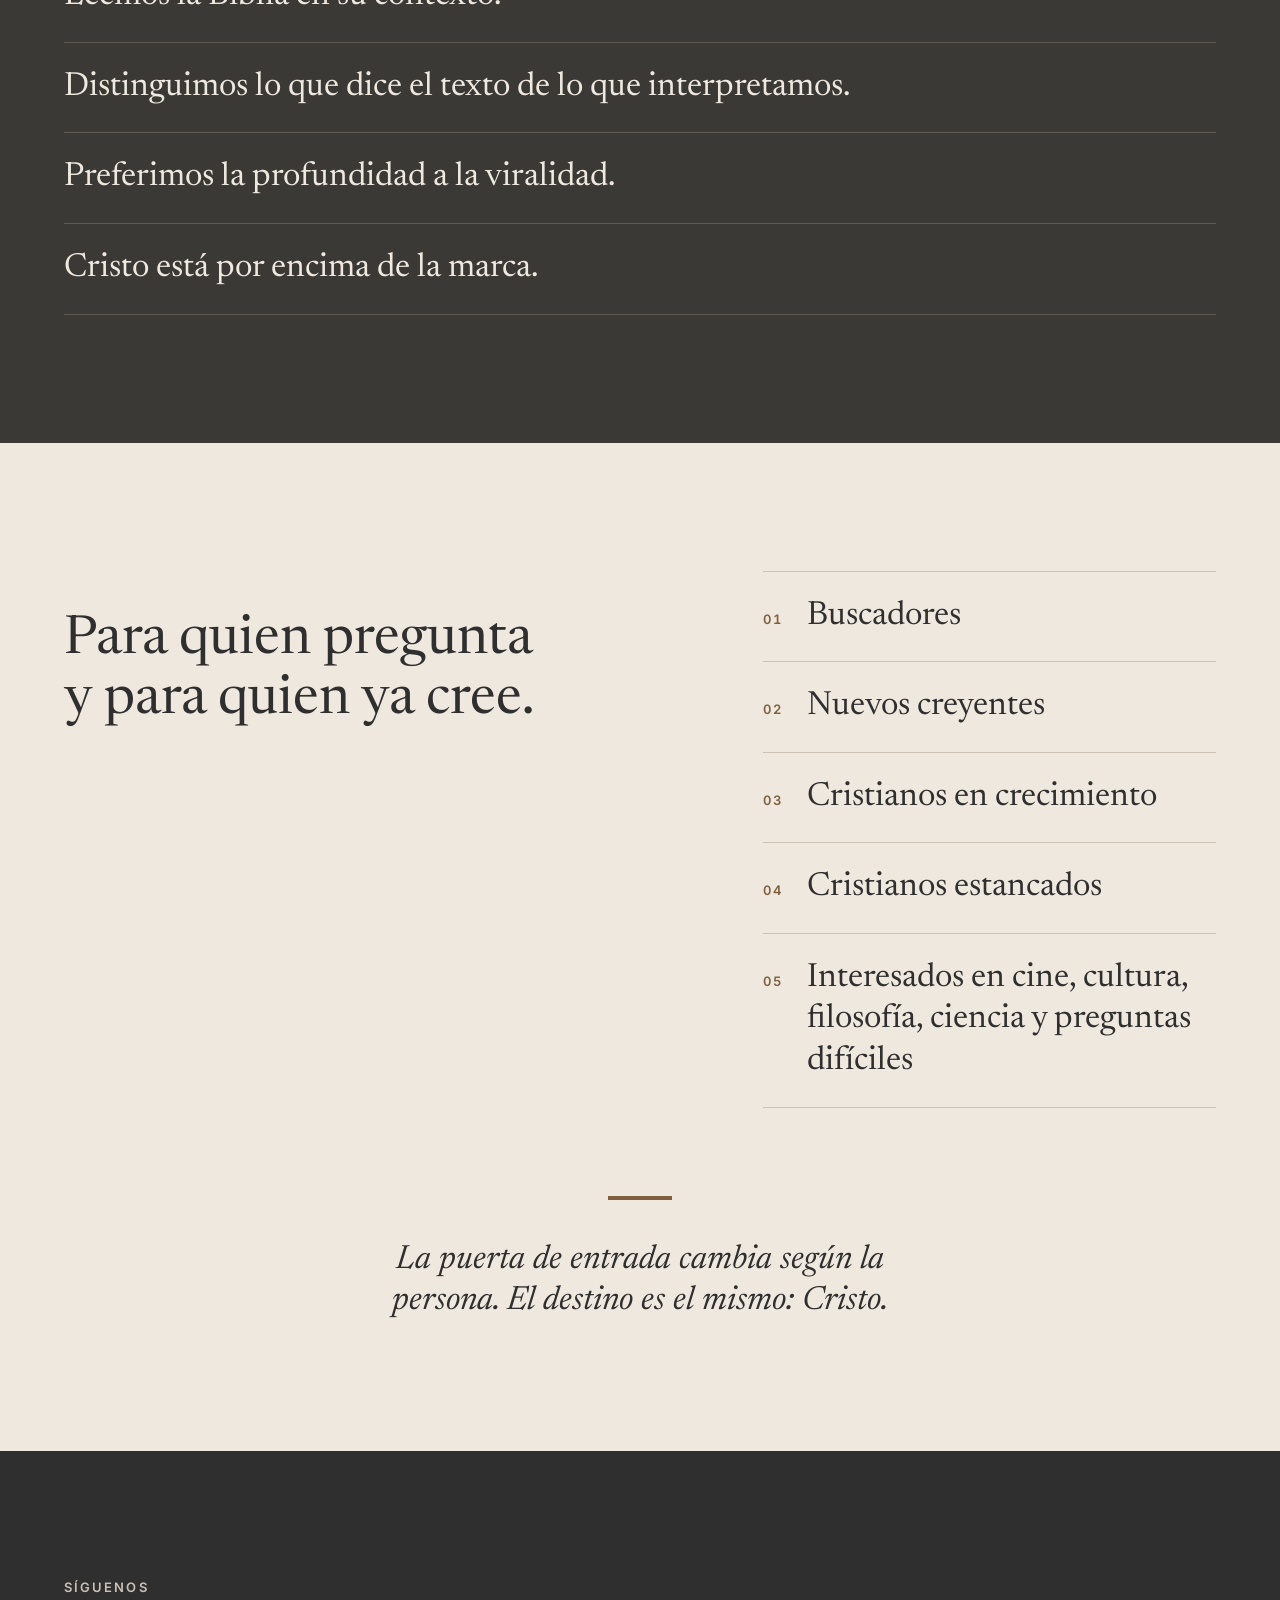
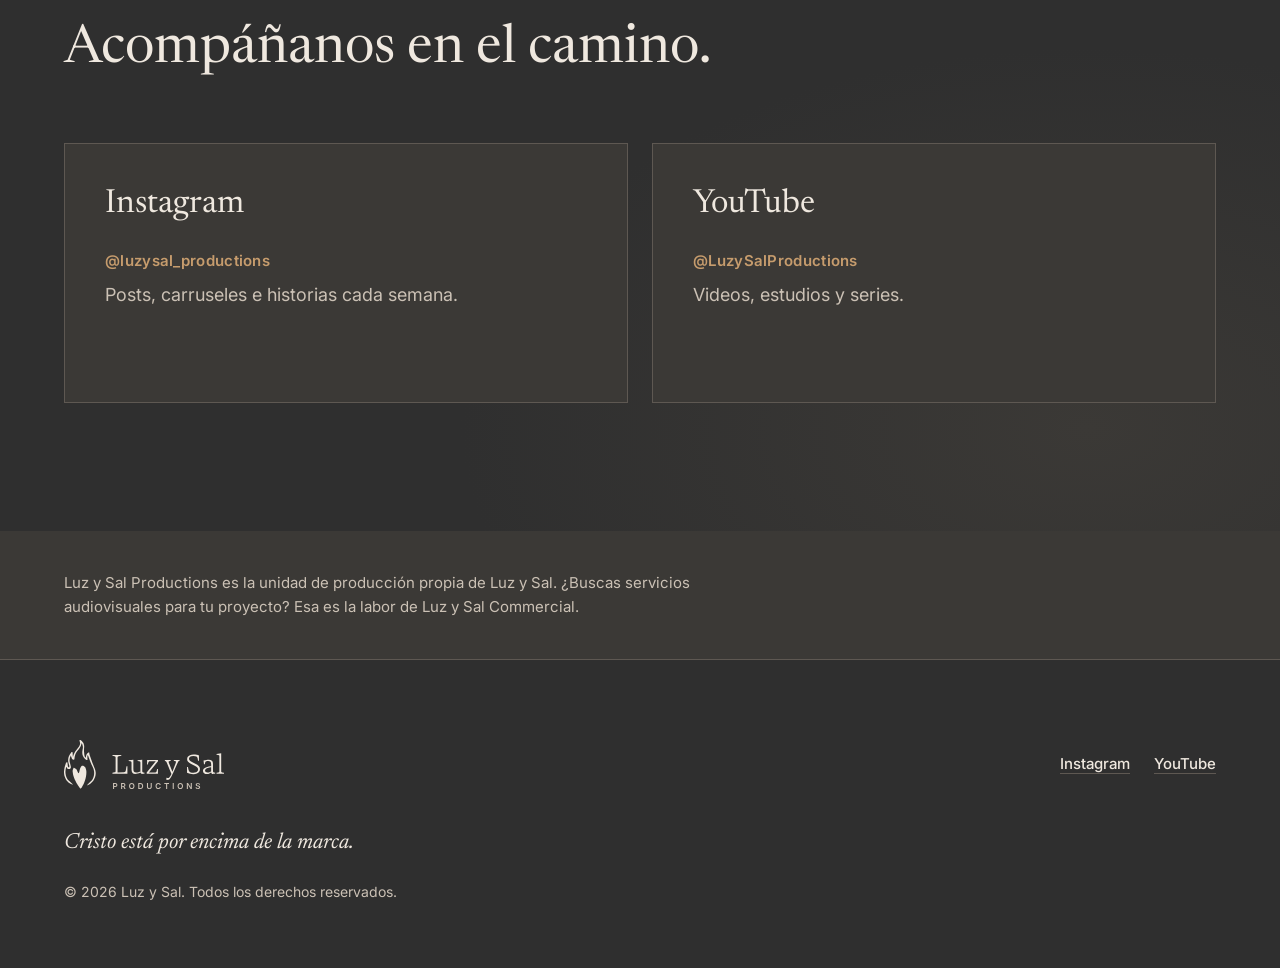
==== commit 5d96bbad: "Activar el canal de YouTube Co-Authored-By: Claude Opus 5.5 <noreply@anthropic.com>" ====
--- a/index.html
+++ b/index.html
@@ -41,7 +41,8 @@
     "url": "https://luzysalstudios-sketch.github.io/productions/",
     "logo": "https://luzysalstudios-sketch.github.io/productions/assets/img/icon-512.png",
     "sameAs": [
-      "https://www.instagram.com/luzysal_productions/"
+      "https://www.instagram.com/luzysal_productions/",
+      "https://www.youtube.com/@LuzySalProductions"
     ]
   }
   </script>
@@ -78,8 +79,7 @@
           <h1 class="display" id="hero-titulo">Producciones que <em class="accent">conducen a Cristo.</em></h1>
           <p class="lead">Creamos videos, estudios y series originales para presentar a Cristo, enseñar su Palabra y acompañar a quien busca conocerlo, seguirlo y permanecer en Él.</p>
           <div class="actions">
-            <!-- YOUTUBE PENDIENTE: cambiar por <a class="btn btn--primary" href="YOUTUBE_URL" target="_blank" rel="noopener" aria-label="Ver en YouTube (se abre en una pestaña nueva)">Ver en YouTube</a> -->
-            <span class="btn btn--disabled" aria-disabled="true">YouTube · Próximamente</span>
+            <a class="btn btn--primary" href="https://www.youtube.com/@LuzySalProductions" target="_blank" rel="noopener" aria-label="Ver en YouTube (se abre en una pestaña nueva)">Ver en YouTube</a>
             <a class="btn btn--secondary" href="https://www.instagram.com/luzysal_productions/" target="_blank" rel="noopener" aria-label="Seguir en Instagram (se abre en una pestaña nueva)">Seguir en Instagram</a>
           </div>
         </div>
@@ -279,11 +279,11 @@
             </a>
           </li>
           <li class="reveal">
-            <!-- YOUTUBE PENDIENTE: convertir en <a class="follow__card" href="YOUTUBE_URL" target="_blank" rel="noopener" aria-label="YouTube: videos, estudios y series (se abre en una pestaña nueva)"> y quitar follow__card--disabled -->
-            <div class="follow__card follow__card--disabled" aria-disabled="true">
-              <h3 class="h3 follow__title">YouTube · Próximamente</h3>
+            <a class="follow__card" href="https://www.youtube.com/@LuzySalProductions" target="_blank" rel="noopener" aria-label="YouTube, @LuzySalProductions: videos, estudios y series (se abre en una pestaña nueva)">
+              <h3 class="h3 follow__title">YouTube</h3>
+              <span class="follow__handle">@LuzySalProductions</span>
               <span class="follow__text">Videos, estudios y series.</span>
-            </div>
+            </a>
           </li>
         </ul>
 
@@ -309,8 +309,7 @@
       <p class="site-footer__motto">Cristo está por encima de la marca.</p>
       <ul class="site-footer__links" role="list">
         <li><a href="https://www.instagram.com/luzysal_productions/" target="_blank" rel="noopener" aria-label="Instagram (se abre en una pestaña nueva)">Instagram</a></li>
-        <!-- YOUTUBE PENDIENTE: cambiar por <a href="YOUTUBE_URL" target="_blank" rel="noopener" aria-label="YouTube (se abre en una pestaña nueva)">YouTube</a> -->
-        <li><span class="is-disabled" aria-disabled="true">YouTube · Próximamente</span></li>
+        <li><a href="https://www.youtube.com/@LuzySalProductions" target="_blank" rel="noopener" aria-label="YouTube (se abre en una pestaña nueva)">YouTube</a></li>
         <!-- CORREO PENDIENTE: <li><a href="mailto:CORREO_CONTACTO">Correo</a></li> -->
       </ul>
       <p class="site-footer__legal">© <span data-year>2026</span> Luz y Sal. Todos los derechos reservados.</p>
